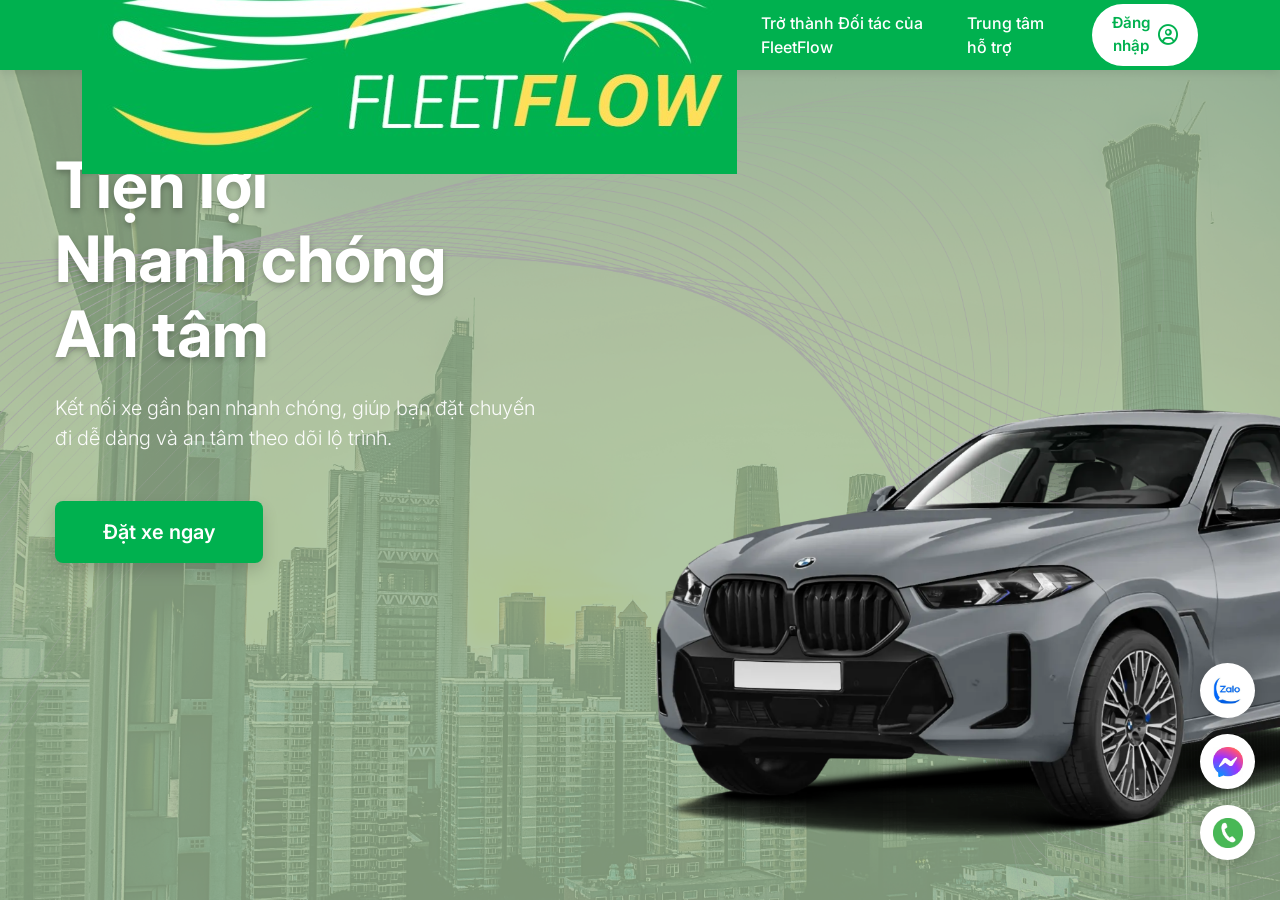
==== index.html @ 3e383223 "remove comments" ====
<!DOCTYPE html>
<html lang="vi">
<head>
    <meta charset="UTF-8">
    <meta name="viewport" content="width=device-width, initial-scale=1.0">
    <meta name="description" content="FleetFlow - Hệ thống đặt xe tiện lợi, nhanh chóng, minh bạch.">
    <title>FleetFlow - Di Chuyển Tiện Lợi</title>
    
    <link href="https://fonts.googleapis.com/css2?family=Inter:wght@400;500;600;700&display=swap" rel="stylesheet">
    <link href="https://cdn.jsdelivr.net/npm/bootstrap@5.3.2/dist/css/bootstrap.min.css" rel="stylesheet">
    <link rel="stylesheet" href="https://cdnjs.cloudflare.com/ajax/libs/font-awesome/6.4.2/css/all.min.css">
    
    <link rel="stylesheet" href="style/base.css">
    <link rel="stylesheet" href="style/pages/index.css">
    <link rel="icon" type="image/jpeg" href="assests/img/FleetFlow - Logo.png">
</head>
<body>

    <header>
        <nav class="navbar navbar-expand-lg custom-navbar sticky-top">
            <div class="container position-relative h-100">
                
                <a class="navbar-brand brand-overflow" href="#">
                    <img src="assests/img/logo1.jpg" alt="FleetFlow Logo" class="logo-img">
                </a>
                
                <button class="navbar-toggler border-0 ms-auto" type="button" data-bs-toggle="collapse" data-bs-target="#fleetflowNav">
                    <span class="navbar-toggler-icon"></span>
                </button>

                <div class="collapse navbar-collapse" id="fleetflowNav">
                    <ul class="navbar-nav ms-auto align-items-center gap-4 mt-3 mt-lg-0">
                        <li class="nav-item">
                            <a class="nav-link text-white fw-medium" href="#driver">Trở thành Đối tác của FleetFlow</a>
                        </li>
                        <li class="nav-item">
                            <a class="nav-link text-white fw-medium" href="#support">Trung tâm hỗ trợ</a>
                        </li>
                        <li class="nav-item ms-lg-2">
                            <button class="btn-login d-flex align-items-center gap-2" id="btnLogin">
                                <span>Đăng nhập</span>
                                <i class="fa-regular fa-user-circle fs-5"></i>
                            </button>
                        </li>
                    </ul>
                </div>
            </div>
        </nav>
    </header>

    <main>
        <section class="hero-section position-relative overflow-hidden" style="background-image: url('assests/img/background_1.png');">
            <div class="container-base h-100 position-relative z-1">
                <div class="row align-items-center h-100">
                    
                    <div class="col-lg-6 text-white hero-content-left">
                        <h1 class="display-3 fw-bold mb-1 header-slogan">Tiện lợi</h1>
                        <h1 class="display-3 fw-bold mb-1 header-slogan">Nhanh chóng</h1>
                        <h1 class="display-3 fw-bold mb-4 header-slogan">An tâm</h1>
                        
                        <p class="lead text-white-80 mb-5 description-text">
                            Kết nối xe gần bạn nhanh chóng, giúp bạn đặt chuyến đi dễ dàng và an tâm theo dõi lộ trình.
                        </p>
                        
                        <button class="btn-base px-5 py-3 fs-5 shadow" id="btnBooking">
                            Đặt xe ngay
                        </button>
                    </div>

                </div>
            </div>

            <aside class="floating-contact-buttons d-flex flex-column gap-3">
                <a href="#" target="_blank" class="social-icon-btn zalo-bg" title="Chat Zalo">
                    <img src="assests/img/zalo.jpg" alt="Zalo" width="30" height="30">
                </a>
                <a href="#" target="_blank" class="social-icon-btn messenger-bg" title="Chat Messenger">
                    <img src="assests/img/messenger.jpg" alt="Messenger" width="30" height="30">
                </a>
                <a href="tel:1900xxxx" class="social-icon-btn phone-bg" title="Gọi hotline">
                    <img src="assests/img/calling.jpg" alt="Phone" width="30" height="30">
                </a>
            </aside>
        </section>
    </main>

    <script src="https://cdn.jsdelivr.net/npm/bootstrap@5.3.2/dist/js/bootstrap.bundle.min.js"></script>
    <script src="assests/js/index.js"></script>
</body>
</html>
---- style/base.css ----
/* =========================================
   1. ROOT VARIABLES (HỆ MÀU CHUẨN)
========================================= */
:root {
    --color-1: #00B14F; /* Màu chính: Xanh lá (Phù hợp cho nút nhấn, điểm nhấn) */
    --color-2: #FFFFFF; /* Màu nền/text: Trắng */
    --color-3: #FFDE59; /* Màu phụ: Vàng (Phù hợp cho hover, icon, cảnh báo) */
    
    /* Gợi ý thêm vài biến để dễ quản lý hơn */
    --text-color: #333333;
    --transition-speed: 0.3s;
}

/* =========================================
   2. GLOBAL RESET & TYPOGRAPHY
========================================= */
* {
    margin: 0;
    padding: 0;
    box-sizing: border-box;
}

body {
    font-family: 'Inter', sans-serif; /* Font chữ hiện đại */
    color: var(--text-color);
    background-color: var(--color-2);
}

/* Yêu cầu: Xóa gạch chân cho toàn bộ thẻ a */
a {
    text-decoration: none;
    color: inherit; /* Kế thừa màu từ thẻ cha thay vì màu xanh dương mặc định */
    transition: color var(--transition-speed) ease;
}

/* =========================================
   3. STANDARD BUTTON (NÚT BẤM DÙNG CHUNG)
========================================= */
.btn-base {
    display: inline-flex;
    align-items: center;
    justify-content: center;
    background-color: var(--color-1);
    color: var(--color-2);
    padding: 10px 24px;
    font-size: 1rem;
    font-weight: 600;
    border: none;
    border-radius: 8px; /* Bo góc nhẹ nhàng, hiện đại */
    cursor: pointer;
    transition: all var(--transition-speed) ease;
}

.btn-base:hover {
    background-color: var(--color-3);
    color: #333333; /* Đổi màu chữ tối lại để nổi bật trên nền vàng */
    transform: translateY(-2px); /* Hiệu ứng nảy lên nhẹ khi hover */
    box-shadow: 0 4px 12px rgba(0, 177, 79, 0.2);
}

.btn-base:active {
    transform: translateY(0);
}

/* =========================================
   4. CONTAINERS (KHUNG CHỨA NỘI DUNG)
========================================= */
/* Container chuẩn có giới hạn chiều rộng, luôn canh giữa */
.container-base {
    width: 100%;
    max-width: 1200px; /* Kích thước chuẩn cho màn hình Desktop */
    margin: 0 auto;
    padding: 0 15px; /* Giữ khoảng cách 2 bên trên mobile */
}

/* Container tràn viền 100% */
.container-fluid-base {
    width: 100%;
    padding: 0 15px;
}

/* CSS cho thiết bị di động (Responsive nhỏ hơn 768px) */
@media (max-width: 768px) {
    .container-base {
        max-width: 100%;
        padding: 0 20px;
    }
}
---- style/pages/index.css ----
/* =========================================
   NAVBAR & LOGO TRÀN VIỀN
========================================= */
.custom-navbar {
  background-color: var(--color-1); /* Lấy màu xanh 00B14F từ base.css */
  height: 70px; /* Fix cứng chiều cao navbar */
  padding: 0 !important; /* Xóa toàn bộ khoảng không mặc định */
  box-shadow: 0 2px 10px rgba(0, 0, 0, 0.1);
}

/* Xử lý Logo tràn xuống */
/* =========================================
.brand-overflow {
  position: relative; /* Trả logo về vị trí bình thường, không làm thõng xuống nữa */
  height: 70px; /* Chiều cao bằng chính xác chiều cao của .custom-navbar */
  display: flex;
  align-items: center;
  padding: 0; /* Xóa khoảng trống để ảnh chạm sát viền trên dưới */
  background-color: transparent; /* Xóa nền trắng dư thừa */
  box-shadow: none; /* Xóa bóng đổ */
}

.brand-overflow .logo-img {
  height: 100%; /* Ảnh sẽ lấy chiều cao tối đa 70px của thẻ a */
  width: auto; /* Tự động co giãn chiều ngang để ảnh không bị méo */
  object-fit: contain; /* Ép hình ảnh hiển thị trọn vẹn, không bị cắt xén */
  padding: 5px 0; /* Thêm một chút lề trên dưới cho ảnh đỡ sát viền quá (nếu muốn chạm viền 100% thì đổi thành 0) */
}

/* Các link trên Navbar */
.nav-link {
  transition: opacity var(--transition-speed) ease;
}

.nav-link:hover {
  opacity: 0.8;
  color: var(--color-3) !important; /* Hover ra màu vàng FFDE59 */
}

/* Nút Đăng nhập riêng biệt trên Nav */
.btn-login {
  background-color: var(--color-2);
  color: var(--color-1);
  border: none;
  border-radius: 50px;
  padding: 8px 20px;
  font-size: 0.95rem;
  font-weight: 600;
  cursor: pointer;
  transition: all var(--transition-speed) ease;
}

.btn-login:hover {
  background-color: var(--color-3);
  color: #333;
  transform: translateY(-2px);
}

/* =========================================
   HERO SECTION
========================================= */
.hero-section {
  min-height: calc(100vh - 70px);
  background-size: cover;
  background-position: center;
  background-repeat: no-repeat;
  padding: 80px 0;
}

.z-1 {
  z-index: 1;
}

/* Phóng to chữ trên màn hình máy tính */
.header-slogan {
  font-size: 5 rem !important; /* Tăng số này lên (ví dụ: 6rem, 7rem) nếu muốn to hơn nữa */
  line-height: 1.1; /* Thu nhỏ khoảng cách giữa các dòng cho chữ đỡ bị rời rạc */
  text-shadow: 0px 3px 6px rgba(0, 0, 0, 0.25); /* Tăng nhẹ bóng đổ để chữ nổi bật hơn trên ảnh */
}

/* Đừng quên thu nhỏ lại một chút trên điện thoại để chữ không bị tràn màn hình */
@media (max-width: 991.98px) {
  .header-slogan {
    font-size: 3.5rem !important;
  }
}

.description-text {
  max-width: 500px;
  color: rgba(255, 255, 255, 0.95);
}

/* =========================================
   FLOATING BUTTONS
========================================= */
.floating-contact-buttons {
  position: fixed;
  bottom: 40px;
  right: 25px;
  z-index: 999;
}

.social-icon-btn {
  width: 55px;
  height: 55px;
  border-radius: 50%;
  display: flex;
  align-items: center;
  justify-content: center;
  box-shadow: 0 4px 14px rgba(0, 0, 0, 0.2);
  transition: transform var(--transition-speed) ease;
  background-color: var(--color-2);
}

.social-icon-btn:hover {
  transform: scale(1.5);
}

/* =========================================
   RESPONSIVE (MOBILE VIEW)
========================================= */
@media (max-width: 991.98px) {
  /* Đẩy chữ tránh khu vực logo khi ở mobile */
  .collapse.navbar-collapse {
    background-color: var(--color-1);
    padding: 20px;
    position: absolute;
    top: 70px;
    left: 0;
    width: 100%;
    box-shadow: 0 4px 10px rgba(0, 0, 0, 0.1);
  }

  .brand-overflow {
    height: 80px; /* Thu nhỏ logo tràn viền lại trên điện thoại */
  }

  .hero-section {
    text-align: center;
    background-position: left center;
  }

  .header-slogan {
    font-size: 3rem;
  }
  .description-text {
    margin: 0 auto 2.5rem auto;
  }
}
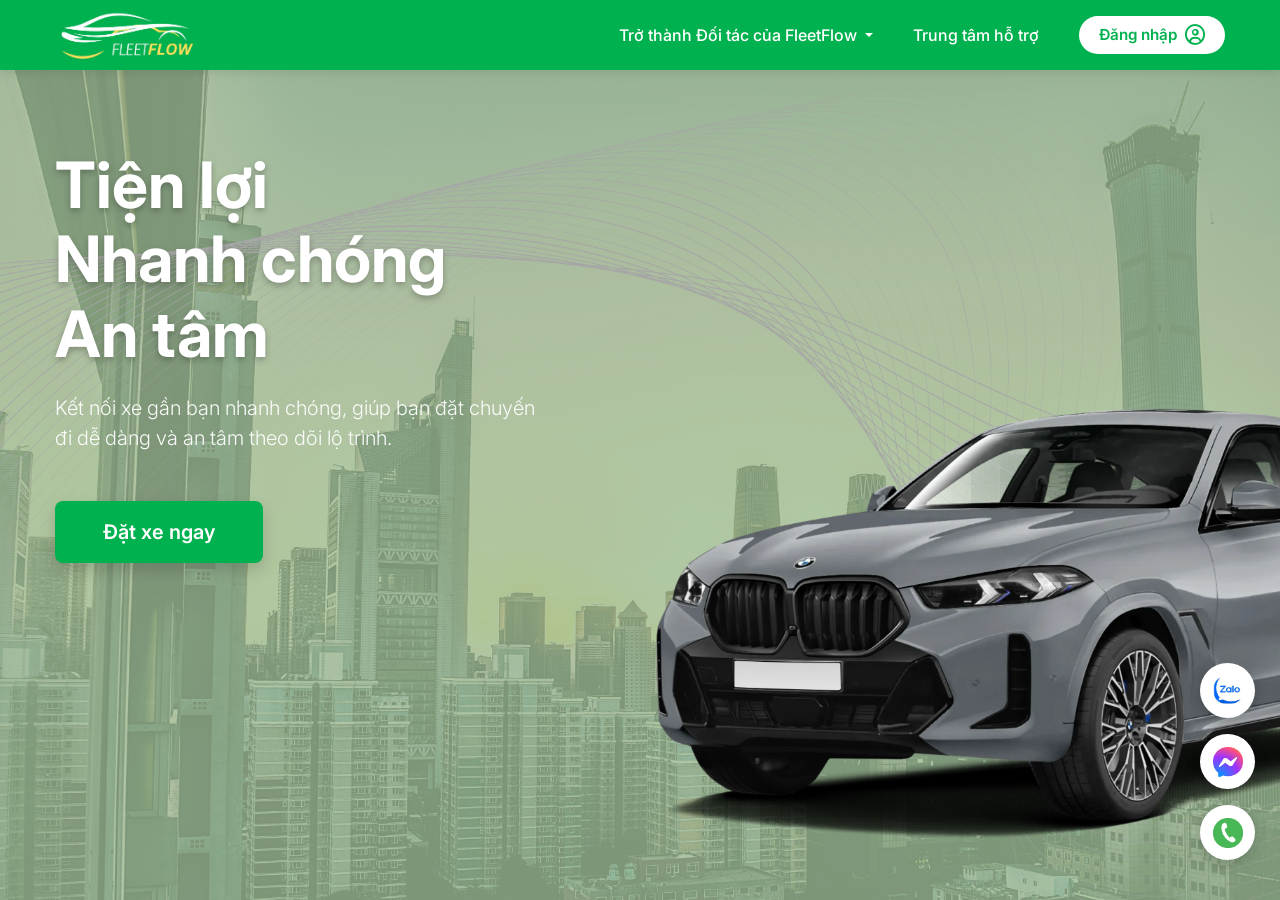
==== commit 90685b1c: "remove comments" ====
--- a/index.html
+++ b/index.html
@@ -18,7 +18,7 @@
 
     <header>
         <nav class="navbar navbar-expand-lg custom-navbar sticky-top">
-            <div class="container position-relative h-100">
+            <div class="container-base position-relative h-100">
                 
                 <a class="navbar-brand brand-overflow" href="#">
                     <img src="assests/img/logo1.jpg" alt="FleetFlow Logo" class="logo-img">
@@ -30,9 +30,18 @@
 
                 <div class="collapse navbar-collapse" id="fleetflowNav">
                     <ul class="navbar-nav ms-auto align-items-center gap-4 mt-3 mt-lg-0">
-                        <li class="nav-item">
-                            <a class="nav-link text-white fw-medium" href="#driver">Trở thành Đối tác của FleetFlow</a>
+                        <li class="nav-item dropdown">
+                            <a class="nav-link text-white fw-medium dropdown-toggle" href="#" id="partnerDropdown" role="button" data-bs-toggle="dropdown" aria-expanded="false">
+                                Trở thành Đối tác của FleetFlow
+                            </a>
+                            <ul class="dropdown-menu shadow border-0" aria-labelledby="partnerDropdown">
+                                <li><a class="dropdown-item py-2" href="#">Đăng kí trở thành tài xế FleetFlow</a></li>
+                                <li><a class="dropdown-item py-2" href="#">Đăng kí trở thành kĩ thuật viên FleetFlow</a></li>
+                                <li><hr class="dropdown-divider"></li>
+                                <li><a class="dropdown-item py-2" href="#">Đăng kí cho thuê xe</a></li>
+                            </ul>
                         </li>
+                        
                         <li class="nav-item">
                             <a class="nav-link text-white fw-medium" href="#support">Trung tâm hỗ trợ</a>
                         </li>
--- a/style/pages/index.css
+++ b/style/pages/index.css
@@ -1,6 +1,12 @@
-/* =========================================
-   NAVBAR & LOGO TRÀN VIỀN
-========================================= */
+/* ==========================================================================
+   FLEETFLOW - INDEX PAGE STYLESHEET
+========================================================================== */
+
+/* =========================================
+   1. NAVBAR & LOGO TRÀN VIỀN
+========================================= */
+
+/* Định dạng tổng thể thanh điều hướng (Navbar) */
 .custom-navbar {
   background-color: var(--color-1); /* Lấy màu xanh 00B14F từ base.css */
   height: 70px; /* Fix cứng chiều cao navbar */
@@ -8,10 +14,26 @@
   box-shadow: 0 2px 10px rgba(0, 0, 0, 0.1);
 }
 
-/* Xử lý Logo tràn xuống */
-/* =========================================
+/* Định dạng lưới Container cơ sở dùng chung */
+.container-base {
+  width: 100%;
+  padding-right: 15px;
+  padding-left: 15px;
+  margin-right: auto;
+  margin-left: auto;
+}
+
+/* Ép container của navbar căng tràn giới hạn bằng với container ở dưới */
+.custom-navbar .container-base {
+  display: flex;
+  align-items: center;
+  justify-content: space-between; /* Đẩy logo ra mép trái, các link ra mép phải */
+  padding: 0 15px; /* Đảm bảo padding-left khớp với cột col-lg-6 */
+}
+
+/* Xử lý Logo (Nằm gọn trong Navbar, không làm thõng xuống) */
 .brand-overflow {
-  position: relative; /* Trả logo về vị trí bình thường, không làm thõng xuống nữa */
+  position: relative; /* Trả logo về vị trí bình thường */
   height: 70px; /* Chiều cao bằng chính xác chiều cao của .custom-navbar */
   display: flex;
   align-items: center;
@@ -20,11 +42,12 @@
   box-shadow: none; /* Xóa bóng đổ */
 }
 
+/* Định dạng hình ảnh Logo bên trong */
 .brand-overflow .logo-img {
   height: 100%; /* Ảnh sẽ lấy chiều cao tối đa 70px của thẻ a */
   width: auto; /* Tự động co giãn chiều ngang để ảnh không bị méo */
   object-fit: contain; /* Ép hình ảnh hiển thị trọn vẹn, không bị cắt xén */
-  padding: 5px 0; /* Thêm một chút lề trên dưới cho ảnh đỡ sát viền quá (nếu muốn chạm viền 100% thì đổi thành 0) */
+  padding: 5px 0; /* Thêm một chút lề trên dưới cho ảnh đỡ sát viền quá */
 }
 
 /* Các link trên Navbar */
@@ -56,9 +79,73 @@
   transform: translateY(-2px);
 }
 
-/* =========================================
-   HERO SECTION
-========================================= */
+
+/* =========================================
+   2. CUSTOM DROPDOWN MENU & TRANSITION UNDERLINE
+========================================= */
+
+/* Định hình lại khung menu thả xuống */
+.custom-navbar .dropdown-menu {
+  border-radius: 8px;
+  padding: 8px 0;
+  box-shadow: 0 4px 12px rgba(0, 0, 0, 0.1);
+}
+
+/* Cấu hình chữ cho các option ở trạng thái bình thường */
+.custom-navbar .dropdown-item {
+  font-size: 0.95rem;
+  padding: 10px 20px;
+  background-color: transparent !important;
+  color: #333 !important; /* Màu chữ gốc mặc định */
+  position: relative; /* Bắt buộc phải có để làm điểm tựa cho đường gạch chạy */
+  display: inline-block;
+  width: 100%;
+  transition: color var(--transition-speed) ease;
+}
+
+/* Tạo đường gạch chân ẩn sẵn nằm dưới chữ */
+.custom-navbar .dropdown-item::after {
+  content: "";
+  position: absolute;
+  left: 20px; /* Thụt lề bằng đúng padding-left của dropdown-item */
+  bottom: 4px; /* Khoảng cách từ chân chữ xuống đường gạch */
+
+  /* ĐỘ LỚN: Thay đổi độ dày của đường gạch tại đây */
+  height: 3px; 
+
+  /* ĐỘ DÀI: Tính toán độ dài đường gạch bằng chiều ngang chữ (trừ đi 2 bên lề padding 20px * 2) */
+  width: calc(100% - 40px);
+
+  background-color: var(--color-3); /* Đường gạch màu vàng chuẩn */
+
+  /* HIỆU ỨNG: Thu nhỏ đường gạch về 0 và đặt tâm chuyển động ở bên trái */
+  transform: scaleX(0);
+  transform-origin: bottom left;
+  transition: transform var(--transition-speed) ease-in-out;
+}
+
+/* Hiệu ứng Hover: Chữ đổi màu xanh và đường gạch kích hoạt chạy ra */
+.custom-navbar .dropdown-item:hover {
+  font-weight: 700; /* Tăng độ đậm vừa phải để không bị lệch layout */
+}
+
+/* Khi hover vào item, đường gạch chân ::after sẽ phóng to lên kích thước đầy đủ (scaleX = 1) */
+.custom-navbar .dropdown-item:hover::after {
+  transform: scaleX(1);
+}
+
+/* Đường kẻ phân chia */
+.custom-navbar .dropdown-divider {
+  border-top: 1px solid rgba(0, 0, 0, 0.15) !important;
+  margin: 6px 0;
+}
+
+
+/* =========================================
+   3. HERO SECTION
+========================================= */
+
+/* Khu vực banner chính */
 .hero-section {
   min-height: calc(100vh - 70px);
   background-size: cover;
@@ -73,16 +160,9 @@
 
 /* Phóng to chữ trên màn hình máy tính */
 .header-slogan {
-  font-size: 5 rem !important; /* Tăng số này lên (ví dụ: 6rem, 7rem) nếu muốn to hơn nữa */
+  font-size: 5 rem !important; /* Tăng số này lên nếu muốn to hơn nữa */
   line-height: 1.1; /* Thu nhỏ khoảng cách giữa các dòng cho chữ đỡ bị rời rạc */
   text-shadow: 0px 3px 6px rgba(0, 0, 0, 0.25); /* Tăng nhẹ bóng đổ để chữ nổi bật hơn trên ảnh */
-}
-
-/* Đừng quên thu nhỏ lại một chút trên điện thoại để chữ không bị tràn màn hình */
-@media (max-width: 991.98px) {
-  .header-slogan {
-    font-size: 3.5rem !important;
-  }
 }
 
 .description-text {
@@ -90,9 +170,12 @@
   color: rgba(255, 255, 255, 0.95);
 }
 
-/* =========================================
-   FLOATING BUTTONS
-========================================= */
+
+/* =========================================
+   4. FLOATING BUTTONS
+========================================= */
+
+/* Cụm nút liên hệ nổi góc dưới màn hình */
 .floating-contact-buttons {
   position: fixed;
   bottom: 40px;
@@ -100,6 +183,7 @@
   z-index: 999;
 }
 
+/* Định dạng từng nút tròn */
 .social-icon-btn {
   width: 55px;
   height: 55px;
@@ -116,9 +200,12 @@
   transform: scale(1.5);
 }
 
-/* =========================================
-   RESPONSIVE (MOBILE VIEW)
-========================================= */
+
+/* =========================================
+   5. RESPONSIVE (MOBILE VIEW)
+========================================= */
+
+/* Đừng quên thu nhỏ lại một chút trên điện thoại để chữ không bị tràn màn hình */
 @media (max-width: 991.98px) {
   /* Đẩy chữ tránh khu vực logo khi ở mobile */
   .collapse.navbar-collapse {
@@ -141,9 +228,20 @@
   }
 
   .header-slogan {
-    font-size: 3rem;
-  }
+    font-size: 3.5rem !important; /* Áp dụng đè lên cái cũ bị thiếu important */
+  }
+
   .description-text {
     margin: 0 auto 2.5rem auto;
   }
 }
+
+/* =========================================
+   HIỆU ỨNG HOVER BUNG DROPDOWN (CHỈ DÀNH CHO DESKTOP)
+========================================= */
+@media (min-width: 992px) {
+    .nav-item.dropdown:hover .dropdown-menu {
+        display: block; /* Bật hiển thị menu khi hover vào thẻ li cha */
+        margin-top: 0; /* Đảm bảo menu nằm sát chân navbar, không bị hở */
+    }
+}
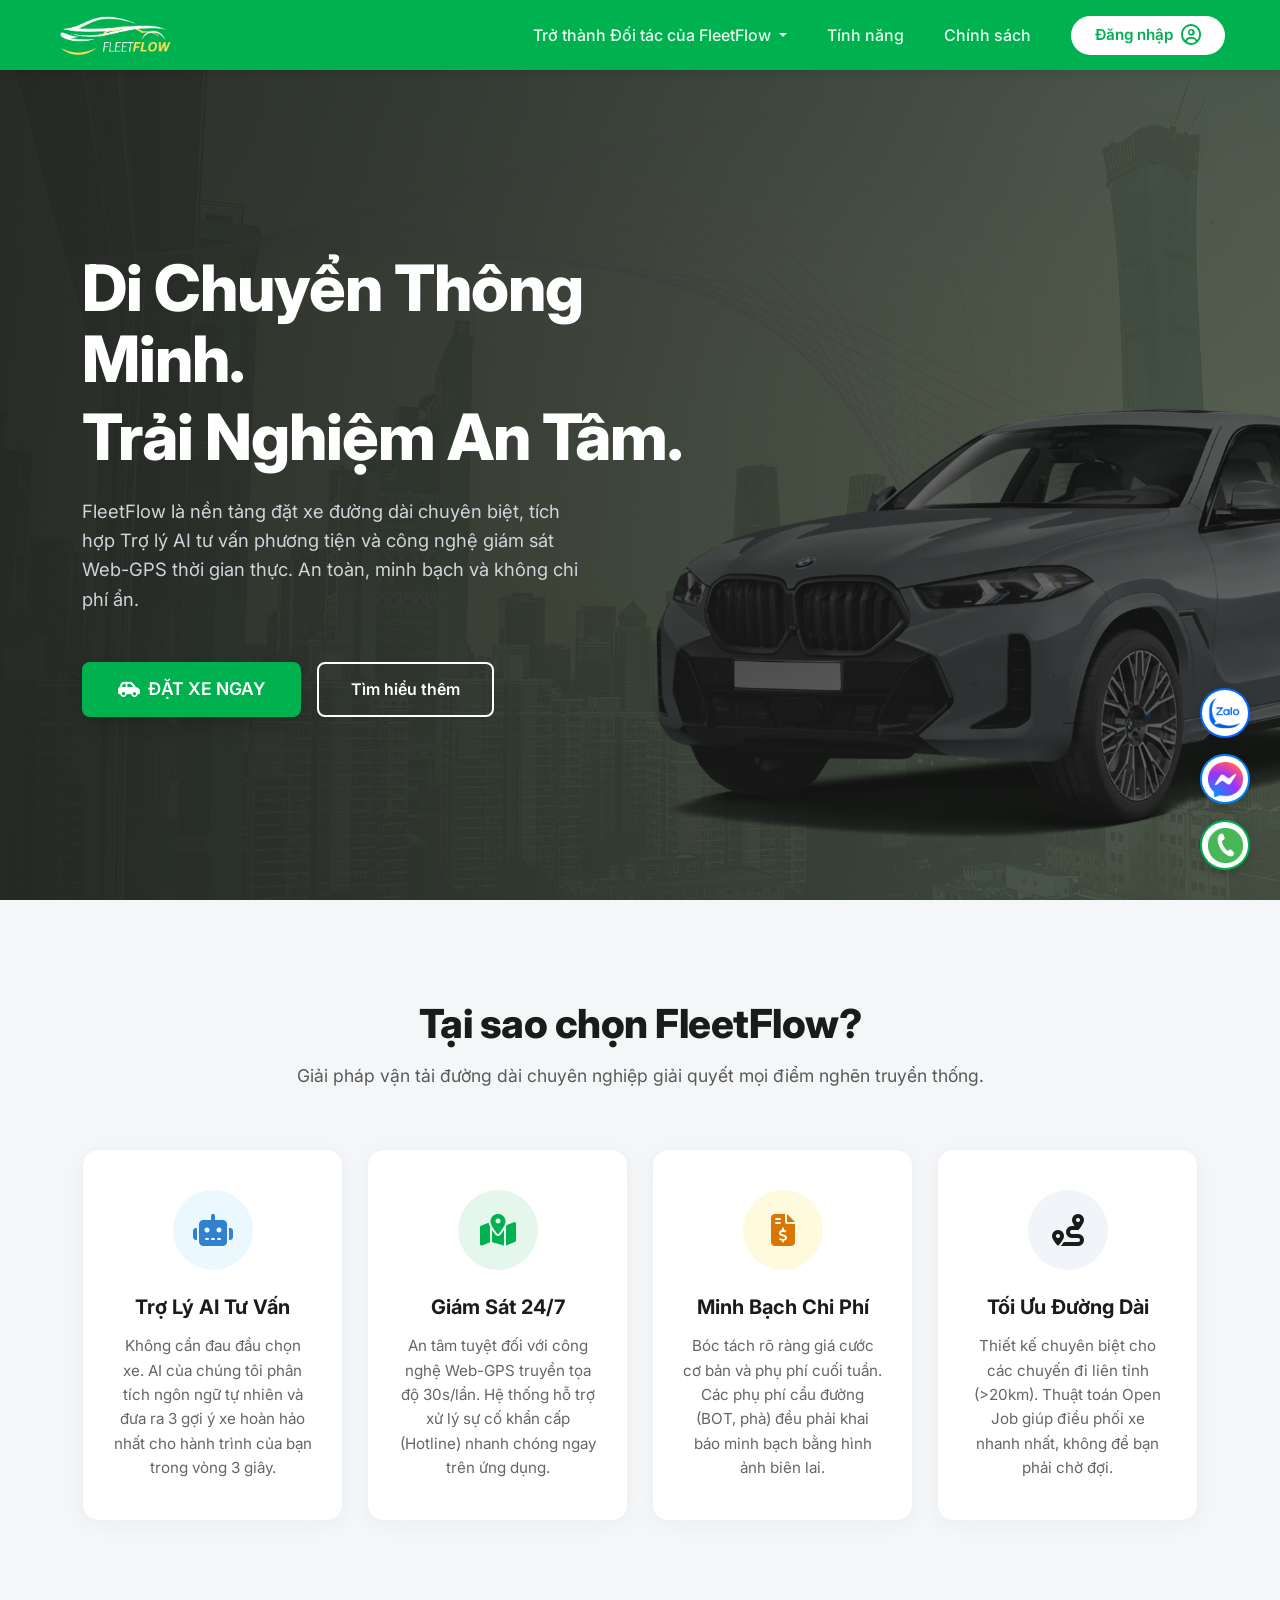
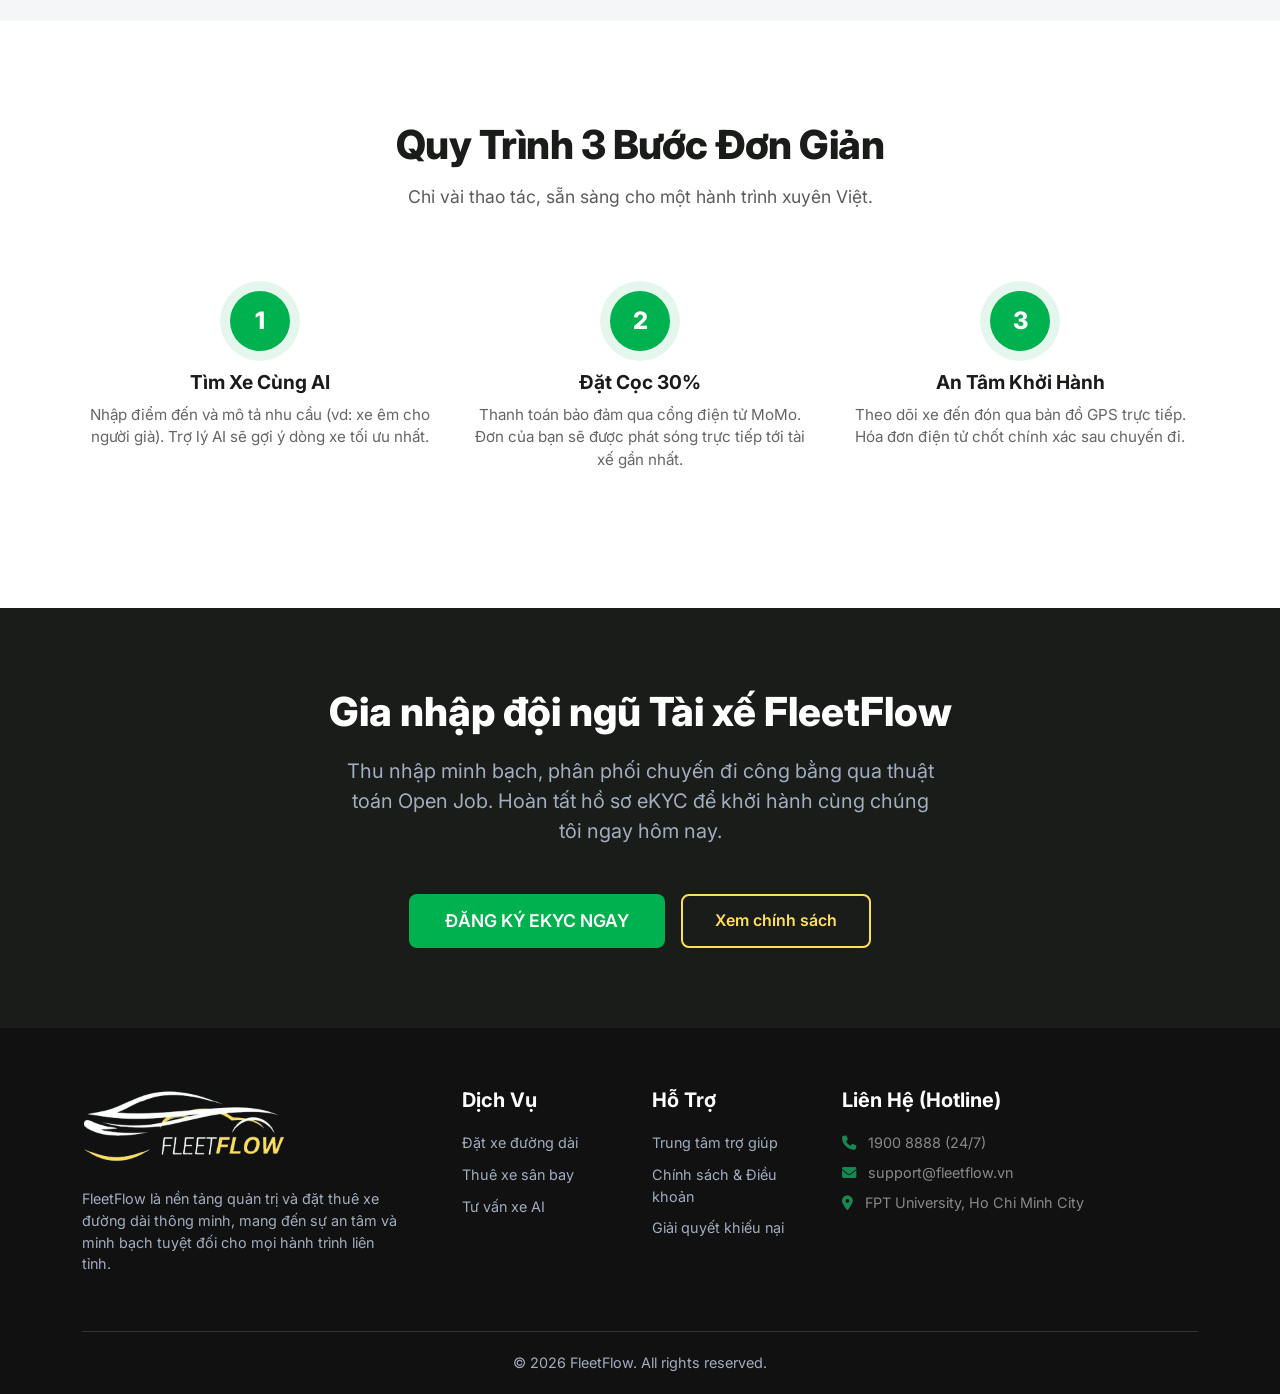
==== commit dfe30c96: "add pages" ====
--- a/index.html
+++ b/index.html
@@ -3,53 +3,263 @@
 <head>
     <meta charset="UTF-8">
     <meta name="viewport" content="width=device-width, initial-scale=1.0">
-    <meta name="description" content="FleetFlow - Hệ thống đặt xe tiện lợi, nhanh chóng, minh bạch.">
-    <title>FleetFlow - Di Chuyển Tiện Lợi</title>
+    <meta name="description" content="FleetFlow - Hệ thống đặt xe đường dài tích hợp AI tiện lợi, nhanh chóng, minh bạch.">
+    <title>FleetFlow - Di Chuyển Tiện Lợi, Trải Nghiệm Khác Biệt</title>
     
-    <link href="https://fonts.googleapis.com/css2?family=Inter:wght@400;500;600;700&display=swap" rel="stylesheet">
+    <link href="https://fonts.googleapis.com/css2?family=Inter:wght@400;500;600;700;800&display=swap" rel="stylesheet">
     <link href="https://cdn.jsdelivr.net/npm/bootstrap@5.3.2/dist/css/bootstrap.min.css" rel="stylesheet">
-    <link rel="stylesheet" href="https://cdnjs.cloudflare.com/ajax/libs/font-awesome/6.4.2/css/all.min.css">
+    <link rel="stylesheet" href="https://cdnjs.cloudflare.com/ajax/libs/font-awesome/6.4.2/css/all.min.css" />
     
+    <link rel="icon" type="image/jpeg" href="assests/img/FleetFlow - Logo.png">
     <link rel="stylesheet" href="style/base.css">
-    <link rel="stylesheet" href="style/pages/index.css">
-    <link rel="icon" type="image/jpeg" href="assests/img/FleetFlow - Logo.png">
+    <style>
+        /* =========================================
+           TOP NAVBAR (CẤU HÌNH PREMIUM & ĐỒNG BỘ)
+        ========================================= */
+        .custom-navbar {
+            background-color: var(--color-1);
+            height: 70px;
+            padding: 0 !important;
+            box-shadow: 0 2px 10px rgba(0, 0, 0, 0.1);
+            position: relative;
+            z-index: 1050;
+        }
+        .custom-navbar .container-base {
+            display: flex; 
+            align-items: center; 
+            justify-content: space-between;
+            width: 100%; 
+            max-width: 1200px; 
+            margin: 0 auto; 
+            padding: 0 15px; 
+            height: 100%; 
+            position: relative;
+        }
+        .brand-overflow { height: 70px; display: flex; align-items: center; text-decoration: none; }
+        .brand-overflow .logo-img { height: 100%; width: auto; object-fit: contain; padding: 5px 0; }
+
+        /* =========================================
+           HIỆU ỨNG HOVER TEXT & LINE VÀNG CHẠY CHẬM
+        ========================================= */
+        
+        /* 1. Áp dụng cho các mục trên thanh điều hướng chính (.nav-link) */
+        .custom-navbar .navbar-nav .nav-link { 
+            position: relative;
+            display: inline-block; /* Kích hoạt khả năng transform hình học của CSS */
+            color: rgba(255, 255, 255, 0.9) !important; 
+            transition: transform 0.3s cubic-bezier(0.25, 1, 0.5, 1), text-shadow 0.3s ease !important;
+            font-weight: 500; 
+            transform-origin: left center; /* Điểm neo phóng to cố định bên trái */
+            backface-visibility: hidden;
+        }
+
+        /* Khi hover: Phóng to chữ nhẹ nhàng, thêm đổ bóng phản quang nhẹ */
+        .custom-navbar .navbar-nav .nav-link:hover { 
+            color: var(--color-2) !important; 
+            transform: scale(1.04) !important; /* To lên một chút vừa phải */
+            text-shadow: 0 0 8px rgba(255, 255, 255, 0.3); 
+        }
+
+        /* Tạo khối line vàng nằm ẩn dưới chân .nav-link */
+        .custom-navbar .navbar-nav .nav-link::before {
+            content: '';
+            position: absolute;
+            bottom: 2px; /* Khoảng cách nằm ngay dưới lề chữ */
+            left: 8px; /* Khớp với lề padding-left mặc định của nav-link */
+            width: 0;
+            height: 2px;
+            background-color: var(--color-3); /* Màu vàng hệ thống */
+            transition: width 0.6s ease-in-out; /* Line chạy ngang với gia tốc chậm, mượt mà */
+        }
+
+        /* Khi hover: Line chạy rộng ra vừa khít độ dài text */
+        .custom-navbar .navbar-nav .nav-link:hover::before {
+            width: calc(100% - 16px); /* Trừ đi khoảng cách padding hai đầu để ôm sát chữ */
+        }
+
+        /* Đảm bảo mũi tên dropdown (caret) của Bootstrap cũng thu phóng đồng bộ mượt mà */
+        .custom-navbar .dropdown-toggle::after {
+            transition: transform 0.3s ease;
+            display: inline-block;
+            vertical-align: 0.255em;
+        }
+
+        /* 2. Áp dụng cho các mục con bên trong bảng Dropdown (.dropdown-item) */
+        .custom-navbar .dropdown-menu {
+            border-radius: 8px;
+            margin-top: 10px !important;
+            padding: 6px 0;
+            overflow: hidden;
+        }
+
+        .custom-navbar .dropdown-item {
+            position: relative;
+            display: block;
+            width: 100%;
+            padding: 8px 20px;
+            color: var(--color-dark) !important;
+            background-color: transparent !important; /* Triệt tiêu màu nền xanh mặc định khi hover của Bootstrap */
+            transition: transform 0.3s cubic-bezier(0.25, 1, 0.5, 1), color 0.3s ease !important;
+            transform-origin: left center;
+            backface-visibility: hidden;
+        }
+
+        /* Khi hover dropdown-item: Chữ to ra và đổi sang màu xanh thương hiệu */
+        .custom-navbar .dropdown-item:hover {
+            transform: scale(1.03) !important;
+            color: var(--color-1) !important;
+            padding-left: 24px; /* Dịch chuyển nhẹ sang phải tạo cảm giác tương tác động */
+        }
+
+        /* Khởi tạo line vàng nằm ẩn bên dưới dropdown-item */
+        .custom-navbar .dropdown-item::before {
+            content: '';
+            position: absolute;
+            bottom: 4px;
+            left: 20px; /* Khớp lề chuẩn với padding ban đầu */
+            width: 0;
+            height: 2px;
+            background-color: var(--color-3);
+            transition: width 0.6s ease-in-out; /* Tốc độ trượt chậm tạo độ cao cấp */
+        }
+
+        /* Khi hover dropdown-item: Kéo dải line vàng */
+        .custom-navbar .dropdown-item:hover::before {
+            left: 24px; /* Đồng bộ tịnh tiến theo text khi chữ dịch sang phải */
+            width: calc(100% - 44px);
+        }
+
+        /* =========================================
+           NÚT ĐĂNG NHẬP (GIỮ NGUYÊN HOVER HIỆU ỨNG RIÊNG)
+        ========================================= */
+        .btn-login {
+            background-color: var(--color-2); color: var(--color-1); border: none; border-radius: 50px;
+            padding: 8px 24px; font-size: 0.95rem; font-weight: 600; text-decoration: none; cursor: pointer;
+            transition: all 0.4s cubic-bezier(0.16, 1, 0.3, 1); will-change: transform, box-shadow;
+        }
+        .btn-login:hover { background-color: var(--color-3); color: var(--color-dark); transform: translateY(-3px); box-shadow: 0 8px 20px rgba(0, 0, 0, 0.12); }
+        .btn-login:hover i { transform: scale(1.15) translateX(2px); }
+
+        /* =========================================
+           HERO SECTION
+        ========================================= */
+        .hero-section {
+            background: linear-gradient(to right, rgba(26, 28, 26, 0.9) 0%, rgba(26, 28, 26, 0.6) 100%), url('assests/img/background_1.png') center/cover no-repeat;
+            height: calc(100vh - 70px);
+            min-height: 600px;
+            display: flex;
+            align-items: center;
+        }
+        .header-slogan { font-size: 4rem; font-weight: 800; letter-spacing: -1px; line-height: 1.1; }
+        .header-slogan.highlight { color: var(--color-3); }
+        .description-text { font-size: 1.15rem; color: #d1d5db; max-width: 500px; line-height: 1.6; }
+        
+        .btn-hero {
+            background-color: var(--color-1); color: var(--color-2); padding: 14px 36px;
+            border-radius: 8px; font-weight: 600; font-size: 1.1rem; text-transform: uppercase;
+            text-decoration: none; transition: all 0.3s; display: inline-flex; align-items: center;
+        }
+        .btn-hero:hover { background-color: #009640; transform: translateY(-3px); box-shadow: 0 10px 20px rgba(0, 177, 79, 0.3); color: white;}
+
+        /* =========================================
+           FEATURES SECTION
+        ========================================= */
+        .features-section { padding: 100px 0; background-color: var(--color-bg); }
+        .section-title { font-size: 2.5rem; font-weight: 800; color: var(--color-dark); text-align: center; margin-bottom: 15px; letter-spacing: -0.5px;}
+        .section-subtitle { text-align: center; color: var(--text-color); font-size: 1.1rem; margin-bottom: 60px; opacity: 0.8;}
+
+        .feature-card {
+            background: var(--color-2); padding: 40px 30px; border-radius: 16px;
+            box-shadow: 0 4px 20px rgba(0,0,0,0.04); transition: all 0.4s ease;
+            height: 100%; border: 1px solid #edf2f7; text-align: center;
+        }
+        .feature-card:hover { transform: translateY(-10px); box-shadow: 0 15px 30px rgba(0,0,0,0.08); border-color: var(--color-1); }
+        .feature-icon-wrapper { width: 80px; height: 80px; border-radius: 50%; display: inline-flex; align-items: center; justify-content: center; margin-bottom: 25px; }
+        .icon-green { background-color: rgba(0, 177, 79, 0.1); color: var(--color-1); }
+        .icon-yellow { background-color: rgba(255, 222, 89, 0.2); color: #d97706; }
+        .icon-blue { background-color: #ebf8ff; color: #3182ce; }
+        .icon-dark { background-color: #f1f5f9; color: var(--color-dark); }
+        .feature-card h4 { font-weight: 700; font-size: 1.25rem; margin-bottom: 15px; color: var(--color-dark); }
+        .feature-card p { color: var(--text-color); opacity: 0.75; font-size: 0.95rem; line-height: 1.6; margin: 0; }
+
+        /* =========================================
+           HOW IT WORKS SECTION
+        ========================================= */
+        .process-section { padding: 100px 0; background-color: var(--color-2); }
+        .step-box { text-align: center; position: relative; padding: 20px; }
+        .step-number {
+            width: 60px; height: 60px; background-color: var(--color-1); color: white;
+            border-radius: 50%; display: flex; align-items: center; justify-content: center;
+            font-size: 1.5rem; font-weight: 800; margin: 0 auto 20px auto;
+            box-shadow: 0 0 0 10px rgba(0, 177, 79, 0.1);
+        }
+        .step-box h5 { font-weight: 700; font-size: 1.2rem; color: var(--color-dark); margin-bottom: 10px; }
+        .step-box p { color: var(--text-color); opacity: 0.75; font-size: 0.95rem; }
+
+        /* =========================================
+           CTA SECTION
+        ========================================= */
+        .cta-section { background: var(--color-dark); padding: 80px 0; color: white; text-align: center; }
+        .cta-section h2 { font-weight: 800; font-size: 2.5rem; margin-bottom: 20px; }
+        .btn-cta-outline {
+            background-color: transparent; border: 2px solid var(--color-3); color: var(--color-3);
+            padding: 12px 32px; border-radius: 8px; font-weight: 600; text-decoration: none; transition: 0.3s;
+        }
+        .btn-cta-outline:hover { background-color: var(--color-3); color: var(--color-dark); }
+
+        /* =========================================
+           FOOTER
+        ========================================= */
+        footer { background-color: #111111; color: #a0aec0; padding: 60px 0 20px 0; font-size: 0.9rem; }
+        footer h5 { color: white; font-weight: 700; margin-bottom: 20px; }
+        footer ul { list-style: none; padding: 0; }
+        footer ul li { margin-bottom: 10px; }
+        footer ul a { color: #a0aec0; text-decoration: none; transition: 0.3s; }
+        footer ul a:hover { color: var(--color-1); padding-left: 5px; }
+        .footer-bottom { border-top: 1px solid #333; margin-top: 40px; padding-top: 20px; text-align: center; }
+
+        /* Contact Buttons Floating */
+        .floating-contact-buttons { position: fixed; bottom: 30px; right: 30px; z-index: 1050; }
+        .social-icon-btn { width: 50px; height: 50px; border-radius: 50%; display: flex; align-items: center; justify-content: center; box-shadow: 0 4px 10px rgba(0,0,0,0.15); transition: transform 0.3s ease; overflow: hidden; background-color: white;}
+        .social-icon-btn:hover { transform: translateY(-5px) scale(1.05); }
+    </style>
 </head>
 <body>
 
     <header>
         <nav class="navbar navbar-expand-lg custom-navbar sticky-top">
-            <div class="container-base position-relative h-100">
+            <div class="container-base">
                 
                 <a class="navbar-brand brand-overflow" href="#">
                     <img src="assests/img/logo1.jpg" alt="FleetFlow Logo" class="logo-img">
                 </a>
                 
-                <button class="navbar-toggler border-0 ms-auto" type="button" data-bs-toggle="collapse" data-bs-target="#fleetflowNav">
+                <button class="navbar-toggler border-0 ms-auto" type="button" data-bs-toggle="collapse" data-bs-target="#fleetflowNav" style="filter: invert(1);">
                     <span class="navbar-toggler-icon"></span>
                 </button>
 
                 <div class="collapse navbar-collapse" id="fleetflowNav">
                     <ul class="navbar-nav ms-auto align-items-center gap-4 mt-3 mt-lg-0">
                         <li class="nav-item dropdown">
-                            <a class="nav-link text-white fw-medium dropdown-toggle" href="#" id="partnerDropdown" role="button" data-bs-toggle="dropdown" aria-expanded="false">
+                            <a class="nav-link dropdown-toggle" href="#" id="partnerDropdown" role="button" data-bs-toggle="dropdown" aria-expanded="false">
                                 Trở thành Đối tác của FleetFlow
                             </a>
-                            <ul class="dropdown-menu shadow border-0" aria-labelledby="partnerDropdown">
-                                <li><a class="dropdown-item py-2" href="#">Đăng kí trở thành tài xế FleetFlow</a></li>
-                                <li><a class="dropdown-item py-2" href="#">Đăng kí trở thành kĩ thuật viên FleetFlow</a></li>
-                                <li><hr class="dropdown-divider"></li>
-                                <li><a class="dropdown-item py-2" href="#">Đăng kí cho thuê xe</a></li>
+                            <ul class="dropdown-menu shadow border-0 mt-2" aria-labelledby="partnerDropdown">
+                                <li><a class="dropdown-item py-2 fw-medium" href="#">Đăng ký tài xế (eKYC)</a></li>
+                                <li><a class="dropdown-item py-2 fw-medium" href="#">Hợp tác vận tải</a></li>
                             </ul>
                         </li>
-                        
                         <li class="nav-item">
-                            <a class="nav-link text-white fw-medium" href="#support">Trung tâm hỗ trợ</a>
+                            <a class="nav-link" href="#features">Tính năng</a>
                         </li>
-                        <li class="nav-item ms-lg-2">
-                            <button class="btn-login d-flex align-items-center gap-2" id="btnLogin">
+                        <li class="nav-item">
+                            <a class="nav-link" href="policy.html">Chính sách</a>
+                        </li>
+                        <li class="nav-item ms-lg-2 mt-2 mt-lg-0">
+                            <a href="login.html" class="btn-login d-flex align-items-center gap-2">
                                 <span>Đăng nhập</span>
                                 <i class="fa-regular fa-user-circle fs-5"></i>
-                            </button>
+                            </a>
                         </li>
                     </ul>
                 </div>
@@ -58,42 +268,162 @@
     </header>
 
     <main>
-        <section class="hero-section position-relative overflow-hidden" style="background-image: url('assests/img/background_1.png');">
-            <div class="container-base h-100 position-relative z-1">
-                <div class="row align-items-center h-100">
-                    
-                    <div class="col-lg-6 text-white hero-content-left">
-                        <h1 class="display-3 fw-bold mb-1 header-slogan">Tiện lợi</h1>
-                        <h1 class="display-3 fw-bold mb-1 header-slogan">Nhanh chóng</h1>
-                        <h1 class="display-3 fw-bold mb-4 header-slogan">An tâm</h1>
-                        
-                        <p class="lead text-white-80 mb-5 description-text">
-                            Kết nối xe gần bạn nhanh chóng, giúp bạn đặt chuyến đi dễ dàng và an tâm theo dõi lộ trình.
+        <section class="hero-section position-relative">
+            <div class="container z-1">
+                <div class="row align-items-center">
+                    <div class="col-lg-7 text-white">
+                        <h1 class="header-slogan mb-2">Di Chuyển <span class="highlight">Thông Minh.</span></h1>
+                        <h1 class="header-slogan mb-4">Trải Nghiệm An Tâm.</h1>
+                        <p class="description-text mb-5">
+                            FleetFlow là nền tảng đặt xe đường dài chuyên biệt, tích hợp Trợ lý AI tư vấn phương tiện và công nghệ giám sát Web-GPS thời gian thực. An toàn, minh bạch và không chi phí ẩn.
                         </p>
-                        
-                        <button class="btn-base px-5 py-3 fs-5 shadow" id="btnBooking">
-                            Đặt xe ngay
-                        </button>
-                    </div>
-
-                </div>
-            </div>
-
-            <aside class="floating-contact-buttons d-flex flex-column gap-3">
-                <a href="#" target="_blank" class="social-icon-btn zalo-bg" title="Chat Zalo">
-                    <img src="assests/img/zalo.jpg" alt="Zalo" width="30" height="30">
-                </a>
-                <a href="#" target="_blank" class="social-icon-btn messenger-bg" title="Chat Messenger">
-                    <img src="assests/img/messenger.jpg" alt="Messenger" width="30" height="30">
-                </a>
-                <a href="tel:1900xxxx" class="social-icon-btn phone-bg" title="Gọi hotline">
-                    <img src="assests/img/calling.jpg" alt="Phone" width="30" height="30">
-                </a>
-            </aside>
+                        <div class="d-flex gap-3 flex-wrap">
+                            <a href="findCar.html" class="btn-hero shadow">
+                                <i class="fa-solid fa-car-side me-2"></i> Đặt xe ngay
+                            </a>
+                            <a href="#how-it-works" class="btn-cta-outline d-inline-flex align-items-center" style="border-color: white; color: white;">
+                                Tìm hiểu thêm
+                            </a>
+                        </div>
+                    </div>
+                </div>
+            </div>
         </section>
+
+        <section id="features" class="features-section">
+            <div class="container">
+                <h2 class="section-title">Tại sao chọn FleetFlow?</h2>
+                <p class="section-subtitle">Giải pháp vận tải đường dài chuyên nghiệp giải quyết mọi điểm nghẽn truyền thống.</p>
+                
+                <div class="row g-4">
+                    <div class="col-lg-3 col-md-6">
+                        <div class="feature-card">
+                            <div class="feature-icon-wrapper icon-blue">
+                                <i class="fa-solid fa-robot fs-2"></i>
+                            </div>
+                            <h4>Trợ Lý AI Tư Vấn</h4>
+                            <p>Không cần đau đầu chọn xe. AI của chúng tôi phân tích ngôn ngữ tự nhiên và đưa ra 3 gợi ý xe hoàn hảo nhất cho hành trình của bạn trong vòng 3 giây.</p>
+                        </div>
+                    </div>
+                    <div class="col-lg-3 col-md-6">
+                        <div class="feature-card">
+                            <div class="feature-icon-wrapper icon-green">
+                                <i class="fa-solid fa-map-location-dot fs-2"></i>
+                            </div>
+                            <h4>Giám Sát 24/7</h4>
+                            <p>An tâm tuyệt đối với công nghệ Web-GPS truyền tọa độ 30s/lần. Hệ thống hỗ trợ xử lý sự cố khẩn cấp (Hotline) nhanh chóng ngay trên ứng dụng.</p>
+                        </div>
+                    </div>
+                    <div class="col-lg-3 col-md-6">
+                        <div class="feature-card">
+                            <div class="feature-icon-wrapper icon-yellow">
+                                <i class="fa-solid fa-file-invoice-dollar fs-2"></i>
+                            </div>
+                            <h4>Minh Bạch Chi Phí</h4>
+                            <p>Bóc tách rõ ràng giá cước cơ bản và phụ phí cuối tuần. Các phụ phí cầu đường (BOT, phà) đều phải khai báo minh bạch bằng hình ảnh biên lai.</p>
+                        </div>
+                    </div>
+                    <div class="col-lg-3 col-md-6">
+                        <div class="feature-card">
+                            <div class="feature-icon-wrapper icon-dark">
+                                <i class="fa-solid fa-route fs-2"></i>
+                            </div>
+                            <h4>Tối Ưu Đường Dài</h4>
+                            <p>Thiết kế chuyên biệt cho các chuyến đi liên tỉnh (>20km). Thuật toán Open Job giúp điều phối xe nhanh nhất, không để bạn phải chờ đợi.</p>
+                        </div>
+                    </div>
+                </div>
+            </div>
+        </section>
+
+        <section id="how-it-works" class="process-section">
+            <div class="container">
+                <h2 class="section-title">Quy Trình 3 Bước Đơn Giản</h2>
+                <p class="section-subtitle">Chỉ vài thao tác, sẵn sàng cho một hành trình xuyên Việt.</p>
+
+                <div class="row position-relative z-1 mt-5">
+                    <div class="col-lg-4 step-box">
+                        <div class="step-number">1</div>
+                        <h5>Tìm Xe Cùng AI</h5>
+                        <p>Nhập điểm đến và mô tả nhu cầu (vd: xe êm cho người già). Trợ lý AI sẽ gợi ý dòng xe tối ưu nhất.</p>
+                    </div>
+                    <div class="col-lg-4 step-box">
+                        <div class="step-number">2</div>
+                        <h5>Đặt Cọc 30%</h5>
+                        <p>Thanh toán bảo đảm qua cổng điện tử MoMo. Đơn của bạn sẽ được phát sóng trực tiếp tới tài xế gần nhất.</p>
+                    </div>
+                    <div class="col-lg-4 step-box">
+                        <div class="step-number">3</div>
+                        <h5>An Tâm Khởi Hành</h5>
+                        <p>Theo dõi xe đến đón qua bản đồ GPS trực tiếp. Hóa đơn điện tử chốt chính xác sau chuyến đi.</p>
+                    </div>
+                </div>
+            </div>
+        </section>
+
+        <section class="cta-section">
+            <div class="container">
+                <h2>Gia nhập đội ngũ Tài xế FleetFlow</h2>
+                <p class="mb-5 fs-5" style="color: #a0aec0; max-width: 600px; margin: 0 auto;">Thu nhập minh bạch, phân phối chuyến đi công bằng qua thuật toán Open Job. Hoàn tất hồ sơ eKYC để khởi hành cùng chúng tôi ngay hôm nay.</p>
+                <div class="d-flex gap-3 justify-content-center">
+                    <a href="register.html" class="btn-hero" style="background-color: var(--color-1); color: white;">Đăng ký eKYC ngay</a>
+                    <a href="policy.html" class="btn-cta-outline">Xem chính sách</a>
+                </div>
+            </div>
+        </section>
+
     </main>
 
+    <footer>
+        <div class="container">
+            <div class="row g-4">
+                <div class="col-lg-4 pe-lg-5">
+                    <img src="assests/img/FleetFlow_-_Logo-removebg-preview.png" alt="Logo" style="height: 80px; margin-bottom: 20px; object-fit: contain;">
+                    <p>FleetFlow là nền tảng quản trị và đặt thuê xe đường dài thông minh, mang đến sự an tâm và minh bạch tuyệt đối cho mọi hành trình liên tỉnh.</p>
+                </div>
+                <div class="col-lg-2 col-6">
+                    <h5>Dịch Vụ</h5>
+                    <ul>
+                        <li><a href="findCar.html">Đặt xe đường dài</a></li>
+                        <li><a href="#">Thuê xe sân bay</a></li>
+                        <li><a href="#">Tư vấn xe AI</a></li>
+                    </ul>
+                </div>
+                <div class="col-lg-2 col-6">
+                    <h5>Hỗ Trợ</h5>
+                    <ul>
+                        <li><a href="#">Trung tâm trợ giúp</a></li>
+                        <li><a href="policy.html">Chính sách & Điều khoản</a></li>
+                        <li><a href="#">Giải quyết khiếu nại</a></li>
+                    </ul>
+                </div>
+                <div class="col-lg-4">
+                    <h5>Liên Hệ (Hotline)</h5>
+                    <ul class="text-white-50">
+                        <li class="mb-2"><i class="fa-solid fa-phone me-2 text-success"></i> 1900 8888 (24/7)</li>
+                        <li class="mb-2"><i class="fa-solid fa-envelope me-2 text-success"></i> support@fleetflow.vn</li>
+                        <li><i class="fa-solid fa-location-dot me-2 text-success"></i> FPT University, Ho Chi Minh City</li>
+                    </ul>
+                </div>
+            </div>
+            <div class="footer-bottom">
+                <p class="mb-0">&copy; 2026 FleetFlow. All rights reserved.</p>
+            </div>
+        </div>
+    </footer>
+
+    <aside class="floating-contact-buttons d-flex flex-column gap-3">
+        <a href="#" target="_blank" class="social-icon-btn" style="border: 2px solid #0068ff;" title="Chat Zalo">
+            <img src="assests/img/zalo.jpg" alt="Zalo" style="width: 35px; height: 35px;">
+        </a>
+        <a href="#" target="_blank" class="social-icon-btn" style="border: 2px solid #0084ff;" title="Chat Messenger">
+            <img src="assests/img/messenger.jpg" alt="Messenger" style="width: 35px; height: 35px;">
+        </a>
+        <a href="tel:1900xxxx" class="social-icon-btn" style="border: 2px solid var(--color-1);" title="Gọi hotline">
+            <img src="assests/img/calling.jpg" alt="Phone" style="width: 35px; height: 35px;">
+        </a>
+    </aside>
+
     <script src="https://cdn.jsdelivr.net/npm/bootstrap@5.3.2/dist/js/bootstrap.bundle.min.js"></script>
-    <script src="assests/js/index.js"></script>
 </body>
 </html>
--- a/style/base.css
+++ b/style/base.css
@@ -5,10 +5,12 @@
     --color-1: #00B14F; /* Màu chính: Xanh lá (Phù hợp cho nút nhấn, điểm nhấn) */
     --color-2: #FFFFFF; /* Màu nền/text: Trắng */
     --color-3: #FFDE59; /* Màu phụ: Vàng (Phù hợp cho hover, icon, cảnh báo) */
+    --color-dark: #1a1c1a;
     
     /* Gợi ý thêm vài biến để dễ quản lý hơn */
+    --color-bg: #f4f6f8;
     --text-color: #333333;
-    --transition-speed: 0.3s;
+    --transition-speed: 0.3s; 
 }
 
 /* =========================================
